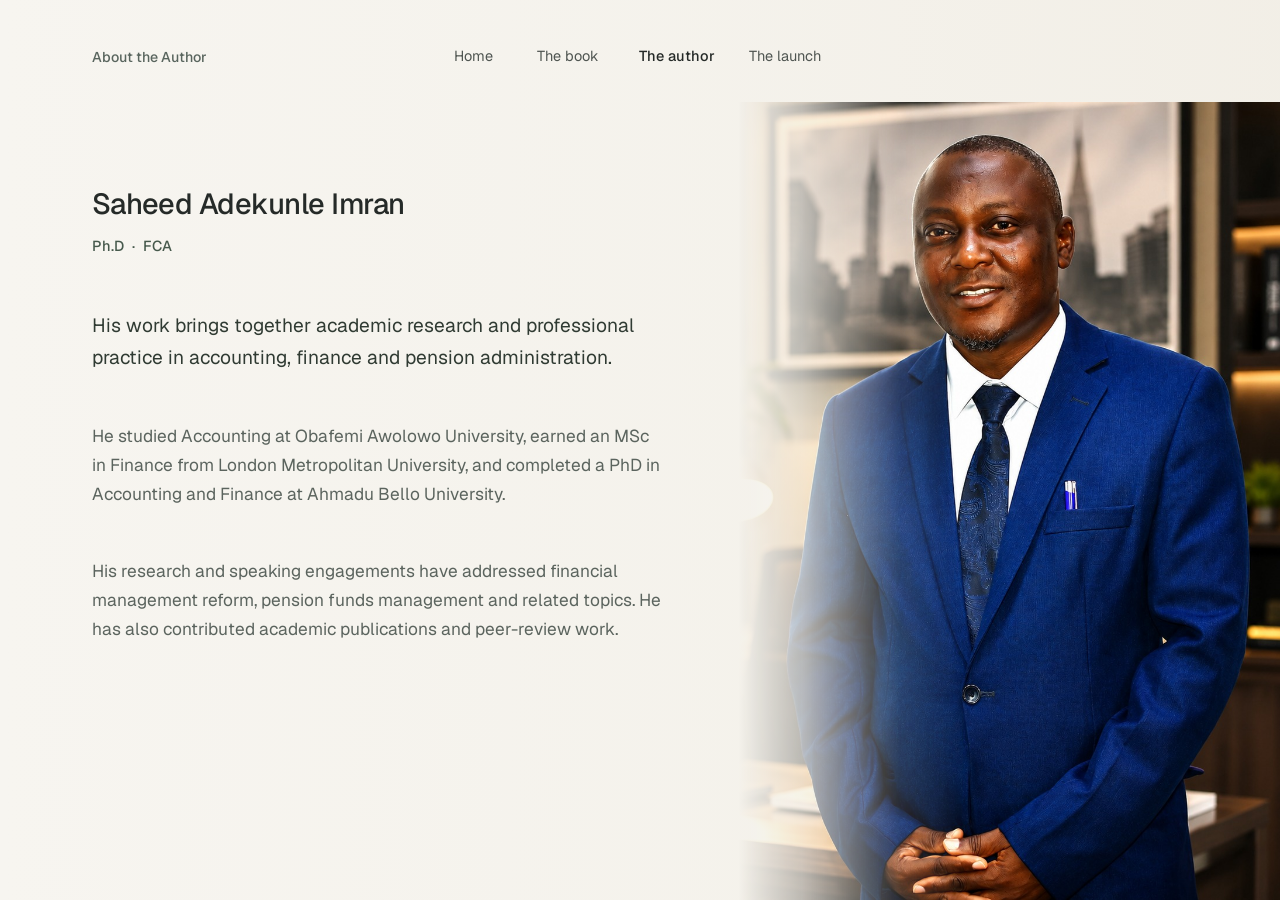
==== author.html @ 0a830f27 "Prepare static pension book site for staging" ====
<!doctype html>
<html lang="en-NG">
<head>
  <meta charset="utf-8">
  <meta name="viewport" content="width=device-width, initial-scale=1">
  <meta name="description" content="Meet Saheed Adekunle Imran, Ph.D, FCA, author of Pillars of the Pension System in Nigeria.">
  <meta name="theme-color" content="#f7f5f0">
  <title>The Author — Saheed Adekunle Imran</title>
  <link rel="preload" href="assets/fonts/geist-latin.woff2" as="font" type="font/woff2" crossorigin>
  <link rel="stylesheet" href="styles.css">
  <script src="navigation.js" defer></script>
</head>
<body class="page-author">
  <a class="skip-link" href="#main">Skip to content</a>
  <div class="site-shell">
    <div class="atmosphere editorial-atmosphere" aria-hidden="true">
      <img class="scene" src="assets/images/interior.webp" alt="" width="1536" height="1024" fetchpriority="high">
      <div class="scene-wash"></div>
    </div>
    <div class="navigation-layer">
    <header class="site-header" id="site-header">
      <p class="page-locator">About the Author</p>
      <button class="menu-toggle" type="button" aria-label="Open navigation" aria-expanded="false" aria-controls="primary-navigation" hidden>
        <span class="hamburger" aria-hidden="true"><span></span><span></span><span></span></span>
        <span class="close-icon" aria-hidden="true">&times;</span>
      </button>
      <nav class="primary-navigation" id="primary-navigation" aria-label="Main navigation">
        <a href="./">Home</a>
        <a href="book.html">The book</a>
        <a href="author.html" aria-current="page">The author</a>
        <a href="launch.html">The launch</a>
      </nav>
    </header>
    </div>
    <div class="menu-scrim" hidden aria-hidden="true"></div>
    <main class="editorial-main author-main" id="main" tabindex="-1">
      <div class="page-identity">
        <h1 class="page-title">Saheed Adekunle Imran</h1>
        <p class="author-credentials">Ph.D &nbsp;·&nbsp; FCA</p>
      </div>
      <figure class="portrait">
        <img src="assets/images/author-portrait.webp" width="1153" height="1364" alt="Saheed Adekunle Imran in a blue suit." fetchpriority="high">
        <span class="portrait-left-wash" aria-hidden="true"></span>
      </figure>
      <div class="reading-content">
        <p class="reading-lead">His work brings together academic research and professional practice in accounting, finance and pension administration.</p>
        <p>He studied Accounting at Obafemi Awolowo University, earned an MSc in Finance from London Metropolitan University, and completed a PhD in Accounting and Finance at Ahmadu Bello University.</p>
        <p>His research and speaking engagements have addressed financial management reform, pension funds management and related topics. He has also contributed academic publications and peer-review work.</p>
      </div>
    </main>
  </div>
</body>
</html>
---- styles.css ----
@font-face {
  font-family: Geist;
  src: url("assets/fonts/geist-latin.woff2") format("woff2");
  font-weight: 400 500;
  font-style: normal;
  font-display: swap;
}
:root {
  color-scheme: light;
  --ivory: #f7f5f0;
  --ink: #252a28;
  --green: #46594c;
  --focus-ring: #29372e;
  --muted: #5b645e;
  --gutter: 24px;
  font-family: Geist, Arial, sans-serif;
  font-synthesis: none;
  color: var(--ink);
  background: var(--ivory);
}
* { box-sizing: border-box; }
body, p, h1, figure { margin: 0; }
button, a { -webkit-tap-highlight-color: transparent; }
button { font: inherit; }
button, a { touch-action: manipulation; }
a { color: inherit; text-decoration: none; }
button { cursor: pointer; }
[hidden] { display: none !important; }
:focus-visible { outline: 2px solid var(--focus-ring); outline-offset: 4px; box-shadow: 0 0 0 4px var(--ivory); }
main:focus { outline: none; }
.visually-hidden {
  position: absolute; width: 1px; height: 1px; padding: 0; margin: -1px;
  overflow: hidden; clip-path: inset(50%); white-space: nowrap; border: 0;
}
.skip-link {
  position: fixed; top: 12px; left: 12px; z-index: 100;
  padding: 12px 18px; background: var(--ivory); color: var(--green);
  transform: translateY(-160%);
}
.skip-link:focus { transform: translateY(0); }
.site-shell { position: relative; isolation: isolate; min-height: 100svh; overflow: clip; }
.atmosphere { position: absolute; inset: 0; z-index: -1; overflow: hidden; pointer-events: none; }
.scene { position: absolute; object-fit: cover; }
.scene-wash { position: absolute; pointer-events: none; }
.home-atmosphere .scene { width: 100%; height: 900px; left: 0; top: 0; }
.home-atmosphere .scene-wash {
  width: 74.3056%; height: 900px; opacity: .71;
  background: linear-gradient(90deg, rgb(247 245 240 / .7), rgb(247 245 240 / .56) 46%, rgb(247 245 240 / .14) 77%, transparent);
}
.site-header { position: absolute; inset: 29px 0 auto; height: 54px; z-index: 20; }
.page-locator {
  position: absolute; left: 7.1528%; top: 18px;
  font-size: 14.2px; font-weight: 500; line-height: 20px; color: #59655e;
}
.page-home .page-locator { display: none; }
.primary-navigation {
  display: flex; align-items: center; gap: 34px;
  position: absolute; width: 372px; height: 54px; left: calc(50% - 186px); top: 0;
  font-size: 14.5px; line-height: 18.125px; color: #4f5551;
}
.primary-navigation a { display: flex; align-items: center; min-height: 44px; flex-shrink: 0; transition: color 140ms ease; }
.primary-navigation a:nth-child(1) { width: 49px; }
.primary-navigation a:nth-child(2) { width: 68px; }
.primary-navigation a:nth-child(3) { width: 76px; }
.primary-navigation a:nth-child(4) { width: 77px; }
.primary-navigation a[aria-current] { font-weight: 500; color: #252a28; }
.primary-navigation a:active { color: #273e2e; }
.menu-toggle { display: none; }
.home-main {
  position: relative; min-height: max(818px, 100svh);
  display: grid; grid-template-columns: minmax(0, 510px) 1fr;
  align-content: start; padding: 238px 7.0833% 36px;
}
.home-introduction { grid-column: 1; color: #2d3931; font-size: 23px; line-height: 34px; letter-spacing: -.15px; }
.home-description { grid-column: 1; margin-top: 24px; color: #626961; font-size: 17.5px; line-height: 28px; letter-spacing: -.15px; }
.book-action { grid-column: 1; margin-top: 34px; position: relative; }
.get-book {
  display: flex; align-items: center; justify-content: center;
  border: 0; border-radius: 6px; width: 174px; min-height: 53px;
  background: var(--green); color: #fff; font-size: 15.5px; font-weight: 500; line-height: 21px; letter-spacing: -.15px;
  transition: background-color 140ms ease;
}
.get-book:active { background: #29392f; }
.get-book:focus-visible { outline: 3px solid var(--focus-ring); }
.acquisition-status { position: absolute; top: calc(100% + 10px); left: 0; max-width: 100%; font-size: 14px; line-height: 22px; color: #3d4942; }
.book-display {
  position: absolute; left: 62.2222%; width: 25.1389%; isolation: isolate;
  /* The photo is cropped to 900px high. Track its stone surface as the crop changes. */
  top: calc(max(655px, calc(450px + 15.17vw)) - 36.1806vw);
}
.book-surface { display: none; }
.book-cover { width: 100%; height: auto; display: block; aspect-ratio: 362 / 521; object-fit: cover; }
.book-backing { position: absolute; z-index: -1; left: -4px; top: -3px; width: calc(100% + 6px); height: calc(100% + 4px); border-radius: 2px; background: #141c29; }
.book-pages { position: absolute; z-index: -2; left: 100%; top: 4px; width: 18px; height: calc(100% - 4px); border-radius: 2px; background: linear-gradient(90deg, #ebe0c7, #faf5e5 50%, #c4baa8); }
.book-pages::after { content: ""; position: absolute; left: 1px; top: 0; height: calc(100% - 2px); width: 2px; background: rgb(255 250 229 / .73); }
.book-shadow { position: absolute; z-index: -3; left: -9px; top: -2px; width: calc(100% + 20px); height: calc(100% + 5px); background: #1a1c1f; opacity: .17; filter: blur(6px); border-radius: 3px; }
.book-contact-shadow { position: absolute; z-index: -4; left: -35px; bottom: -32px; }
.launch-announcement { grid-column: 1; width: 526px; border-top: 1px solid rgb(184 184 173 / .54); margin-top: 207px; padding: 32px 0 0 19px; position: relative; }
.launch-announcement::before { content: ""; position: absolute; left: 0; top: 33px; width: 2px; height: 40px; background: var(--green); }
.announcement-label { font-size: 12.5px; font-weight: 500; line-height: 17px; color: #657168; letter-spacing: -.15px; }
.announcement-date { margin-top: 4px; font-size: 16px; font-weight: 500; line-height: 22px; color: #29372e; letter-spacing: -.15px; }
.announcement-city { display: none; }
@media (hover: hover) {
  .primary-navigation a:hover { color: #3a5b46; }
  .get-book:hover { background: #364a3b; }
  .menu-toggle:hover { background: rgb(70 89 76 / .07); }
}
@media (max-width: 1099px) {
  .site-header { inset: 19px var(--gutter) auto; height: 46px; }
  .page-locator, .page-home .page-locator { display: block; position: static; font-size: 14.5px; line-height: 21px; color: #3c4740; }
  .site-header { display: flex; align-items: center; justify-content: space-between; }
  .menu-toggle { position: relative; display: block; width: 44px; height: 44px; padding: 0; border: 0; background: transparent; color: #314035; flex-shrink: 0; border-radius: 3px; }
  .hamburger span { position: absolute; left: 12px; width: 20px; height: 1.8px; background: #344239; }
  .hamburger span:nth-child(1) { top: 14px; }
  .hamburger span:nth-child(2) { top: 21px; }
  .hamburger span:nth-child(3) { top: 28px; }
  .close-icon { display: none; font-size: 38px; line-height: 44px; font-weight: 400; }
  .menu-toggle:active { background: rgb(70 89 76 / .12); }
  .js .primary-navigation { display: none; }
  .nav-open .primary-navigation { display: flex; }
  .primary-navigation {
    position: absolute; top: 87px; left: 0; width: 100%; height: auto;
    flex-direction: column; gap: 8px; align-items: stretch; color: #4e5a50;
    padding-bottom: 32px; border-bottom: 1px solid rgb(203 211 201 / .57);
    font-size: 19px; line-height: 29px;
    max-height: calc(100dvh - 106px); overflow-y: auto;
  }
  .primary-navigation a:nth-child(n) { width: 100%; height: 62px; padding-left: 19px; position: relative; }
  .primary-navigation a:focus-visible { outline-offset: -4px; box-shadow: inset 0 0 0 4px var(--ivory); }
  .primary-navigation a[aria-current] { color: #26382b; }
  .primary-navigation a[aria-current]::before { content: ""; position: absolute; width: 2px; height: 18px; left: 0; top: 22px; background: #516b56; }
  .nav-open .site-header { position: fixed; }
  .nav-open .site-header::before {
    content: ""; position: absolute; z-index: -1; top: -19px; left: calc(-1 * var(--gutter));
    width: calc(100% + 2 * var(--gutter)); height: min(448px, 100dvh);
    background: var(--ivory); box-shadow: 0 12px 22px rgb(39 52 42 / .13);
  }
  .nav-open .site-header::after { content: ""; position: absolute; top: 65px; left: 0; width: 100%; height: 1px; background: rgb(214 219 210 / .86); }
  .nav-open .hamburger { display: none; }
  .nav-open .close-icon { display: block; }
  .menu-scrim { position: fixed; inset: 0; z-index: 10; background: rgb(247 245 240 / .76); }
  body.nav-open { overflow: hidden; }
  html:not(.js) .site-header { position: relative; margin: 19px var(--gutter) 0; inset: auto; height: 400px; }
  .home-main { display: flex; flex-direction: column; min-height: 100svh; padding: 129px var(--gutter) 72px; }
  .home-introduction { order: 0; color: #303b34; font-size: 23.6px; line-height: 32.5px; letter-spacing: 0; }
  .book-display { order: 1; position: relative; top: auto; left: auto; width: clamp(226px, calc(62.8571vw + 24.857px), 340px); margin: 88px auto 0; z-index: 0; }
  /* Anchor the original stone photograph to the book's base so they cannot drift apart. */
  .book-surface { display: block; position: absolute; inset: 0; z-index: -5; pointer-events: none; }
  .stone-scene { position: absolute; width: 1000px; height: 690px; max-width: none; object-fit: cover; left: -507px; bottom: -175px; opacity: .82; mask-image: linear-gradient(180deg, transparent, #000 14%); }
  .stone-wash, .stone-fade { position: absolute; width: 100vw; left: calc(50% - 50vw); }
  .stone-wash { top: -332px; height: 487px; background: linear-gradient(180deg, var(--ivory), rgb(247 245 240 / .99) 29%, rgb(247 245 240 / .85) 56%, rgb(247 245 240 / .47) 78%, transparent); }
  .stone-fade { top: calc(100% - 8px); height: 270px; background: linear-gradient(180deg, transparent, transparent 16%, rgb(247 245 240 / .66) 40%, var(--ivory) 57%, var(--ivory)); }
  .book-display::after { content: ""; position: absolute; z-index: -2; left: -2px; bottom: -7px; width: calc(100% + 7px); height: 12px; border-radius: 50%; background: rgb(40 37 28 / .24); filter: blur(6px); }
  .home-introduction, .home-description, .book-action, .launch-announcement { position: relative; z-index: 1; }
  .home-atmosphere { display: none; }
  .book-cover { aspect-ratio: 270 / 389; }
  .book-contact-shadow, .book-backing { display: none; }
  .book-shadow { top: 3px; left: -2px; width: calc(100% + 10px); height: calc(100% + 6px); opacity: 1; filter: none; border-radius: 0; background: rgb(42 48 43 / .22); box-shadow: 8px 12px 21px rgb(36 42 37 / .23); }
  .book-pages { top: 9px; left: calc(100% - 4px); height: calc(100% - 3px); width: 9px; border-radius: 0; background: linear-gradient(90deg, #f4f0e8, #aeb4af); }
  .book-pages::after { display: none; }
  .book-action { order: 2; margin-top: 72px; }
  .get-book { width: 100%; min-height: 54px; border-radius: 4px; line-height: 22px; letter-spacing: 0; }
  .home-description { order: 3; margin-top: 40px; color: #4f5a51; font-size: 17px; line-height: 27px; letter-spacing: 0; }
  .launch-announcement { order: 4; width: 100%; margin-top: 48px; padding: 28px 0 0; border-color: rgb(201 208 198 / .65); }
  .launch-announcement::before { display: none; }
  .announcement-label { font-size: 11.8px; line-height: 18px; color: #657468; letter-spacing: 0; }
  .announcement-date { font-size: 16.2px; line-height: 25px; color: #303d33; margin-top: 6px; letter-spacing: 0; }
  .announcement-city { display: inline; }
}
@media (max-width: 374px) {
  :root { --gutter: 20px; }
  .home-main { padding-bottom: 64px; }
  .home-introduction { font-size: 22.5px; }
  .book-display { margin-top: 64px; }
  .stone-wash { top: -339px; }
  .book-action { margin-top: 64px; }
}
@media (min-width: 600px) and (max-width: 1099px) {
  :root { --gutter: 44px; }
  .site-header { top: 25px; }
  .nav-open .site-header::before { top: -25px; height: 85px; box-shadow: none; }
  .nav-open .site-header::after { display: none; }
  .primary-navigation { width: 380px; max-width: 100%; top: 60px; left: auto; right: 0; background: var(--ivory); padding: 15px 24px 26px; border: 0; box-shadow: 0 12px 22px rgb(39 52 42 / .13); max-height: calc(100dvh - 85px); }
  .menu-scrim { top: 85px; }
  .home-main { min-height: 100svh; display: grid; grid-template-columns: 350px 1fr; padding: 164px 7.5521% 72px; }
  .home-introduction { grid-column: 1; font-size: 26.5px; line-height: 39px; }
  .book-display { position: absolute; left: 60.2865%; top: 265px; width: 32.9427%; margin: 0; }
  .stone-wash { left: -60.2865vw; top: -265px; height: calc(100% + 440px); background: linear-gradient(90deg, var(--ivory), rgb(247 245 240 / .99) 40%, rgb(247 245 240 / .88) 64%, rgb(247 245 240 / .42) 85%, rgb(247 245 240 / .05)); }
  .stone-fade { left: -60.2865vw; top: calc(100% - 5px); height: 245px; }
  .book-cover { aspect-ratio: 253 / 365; }
  .book-shadow { width: calc(100% + 10px); height: calc(100% + 8px); left: -3px; }
  .book-pages { width: 8px; top: 8px; height: calc(100% - 7px); }
  .book-action { margin-top: 72px; width: 320px; }
  .home-description { margin-top: 40px; font-size: 17.5px; line-height: 29px; }
  .launch-announcement { width: 353px; margin-top: 40px; padding-top: 27px; }
}
@media (min-width: 600px) and (max-width: 719px) {
  .home-main { grid-template-columns: minmax(0, 1fr) minmax(0, .72fr); gap: 0 32px; padding-left: 36px; padding-right: 36px; }
  .home-introduction { font-size: 24px; line-height: 35px; }
  .home-description, .launch-announcement, .book-action { width: 100%; }
  .book-display { width: 31%; left: 63%; }
  .stone-wash, .stone-fade { left: -63vw; }
}
/* Reading pages use real content flow; only photographic staging is layered. */
.editorial-atmosphere .scene { width: 120.48%; height: 1136.12px; left: -15.66%; top: -11.37px; object-fit: fill; }
.editorial-atmosphere .scene-wash { inset: 0; background: linear-gradient(90deg, rgb(248 246 240 / .99), rgb(248 246 240 / .97) 42%, rgb(248 246 240 / .87) 58%, rgb(248 246 240 / .54) 73%, rgb(248 246 240 / .08) 90%, rgb(248 246 240 / .02)); }
.editorial-main { min-height: max(818px, 100svh); position: relative; padding: 189px 7.1528% 80px; }
.page-title { font-weight: 500; font-size: 24px; line-height: 32px; letter-spacing: -.4px; }
.book-main .page-identity { max-width: 737px; }
.author-credit { display: flex; gap: 5px; margin-top: 14px; color: #687267; font-size: 14.8px; line-height: 22px; }
.author-name { color: var(--green); font-weight: 500; letter-spacing: -.12px; }
.reading-content { width: 686px; max-width: 100%; margin-top: 47px; color: var(--muted); font-size: 17px; line-height: 28px; letter-spacing: -.07px; }
.reading-content p + p { margin-top: 41px; }
.reading-content p:last-child { margin-top: 42px; }
.reading-lead { color: #303b33; font-size: 18.5px; line-height: 30px; letter-spacing: -.17px; }
.page-author .editorial-atmosphere .scene { display: none; }
.page-author .editorial-atmosphere .scene-wash { background: linear-gradient(90deg, rgb(247 245 240 / .76), rgb(242 239 231 / .44) 52%, rgb(234 228 215 / .38)); }
.author-main { padding-top: 185px; padding-bottom: 70px; }
.author-main .page-title { font-size: 29px; line-height: 39px; letter-spacing: -.52px; }
.author-credentials { color: var(--green); font-size: 14.5px; font-weight: 500; line-height: 22px; margin-top: 11px; }
.author-main .reading-content { width: min(646px, 52.35%); margin-top: 53px; font-size: 17.3px; line-height: 29px; letter-spacing: 0; }
.author-main .reading-lead { font-size: 19.2px; line-height: 32px; letter-spacing: 0; }
.author-main .reading-content p + p { margin-top: 48px; }
.author-main .reading-content p:last-child { margin-top: 48px; }
.portrait { position: absolute; top: 102px; right: 0; width: 42.3611%; height: calc(100% - 102px); min-height: 716px; z-index: -1; }
.portrait img { display: block; width: 100%; height: 100%; object-fit: cover; mask-image: linear-gradient(90deg, transparent, rgb(0 0 0 / .25) 12%, rgb(0 0 0 / .84) 30%, #000 42%); }
.portrait-left-wash { display: none; }
.launch-main { min-height: max(818px, 100svh); position: relative; padding: 223px 7.1528% 90px; }
.event-introduction { width: min(650px, 45.1389vw); max-width: 100%; color: #3d4942; font-size: 20px; line-height: 33px; letter-spacing: -.1px; }
.event-date { display: flex; flex-direction: column; position: absolute; top: 208px; left: 64.0972%; font-weight: 500; color: #4c5e50; }
.event-weekday { font-size: 15px; line-height: 23px; letter-spacing: 2.1px; }
.event-day { font-size: 144px; line-height: 150px; letter-spacing: -8px; margin: 10px 0 0 -19px; color: #334137; }
.event-month { font-size: 21.4px; line-height: 31px; letter-spacing: .85px; margin-top: 14px; }
.event-details { margin: 74px 0 0; border-top: 1px solid rgb(207 209 200 / .72); padding-top: 30px; width: min(628px, 43.6111vw); max-width: 100%; display: grid; grid-template-columns: repeat(2, minmax(0, 1fr)); gap: 62px 50px; }
.event-details dt { color: #667268; font-size: 12.2px; line-height: 18px; font-weight: 500; letter-spacing: .85px; }
.event-details dd { margin: 12px 0 0; color: #66716b; font-size: 17.1px; line-height: 26px; letter-spacing: -.12px; }
.event-details .confirmed { color: #28342d; font-weight: 500; }
@media (max-width: 1099px) {
  .editorial-atmosphere .scene { width: 1734.91px; height: 1136.12px; left: calc(50% - 1378.5px); top: -11.37px; opacity: .88; }
  .editorial-atmosphere .scene-wash { background: linear-gradient(180deg, rgb(247 245 240 / .885), rgb(247 245 240 / .86) 22%, rgb(247 245 240 / .91) 50%, rgb(247 245 240 / .96) 64%, var(--ivory) 74%, var(--ivory)); }
  .editorial-main { min-height: 100svh; padding: 155px var(--gutter) 64px; }
  .page-title { font-size: 24px; line-height: 32px; letter-spacing: 0; }
  .author-credit { gap: 6px; margin-top: 18px; }
  .author-credit > span:first-child { width: 21px; }
  .author-name { letter-spacing: 0; }
  .reading-content { width: 100%; margin-top: 56px; letter-spacing: 0; }
  .reading-content p + p, .reading-content p:last-child { margin-top: 36px; }
  .reading-lead { color: #303b34; letter-spacing: 0; }
  .page-author .editorial-atmosphere .scene { display: block; opacity: .5; }
  .page-author .editorial-atmosphere .scene-wash { background: linear-gradient(180deg, rgb(247 245 240 / .93), rgb(247 245 240 / .93) 20%, rgb(247 245 240 / .96) 45%, var(--ivory) 65%, var(--ivory)); }
  .author-main { padding-top: 153px; padding-bottom: 64px; }
  .author-main .page-title { font-size: 27px; line-height: 36px; letter-spacing: 0; }
  .author-credentials { margin-top: 10px; line-height: 23px; }
  .portrait { position: relative; z-index: 0; width: calc(100% + 2 * var(--gutter)); height: clamp(402px, calc(104.286vw + 68.286px), 540px); min-height: 0; top: auto; right: auto; margin: 64px calc(-1 * var(--gutter)) 0; }
  .portrait img { mask-image: linear-gradient(180deg, transparent, #000 11%, #000 72%, transparent); }
  .portrait-left-wash { display: block; position: absolute; top: 0; bottom: 0; left: 0; width: 18.72%; background: linear-gradient(90deg, rgb(247 245 240 / .9), rgb(247 245 240 / .4) 60%, transparent); }
  .author-main .reading-content { width: 100%; margin-top: 20px; font-size: 17.1px; line-height: 28.5px; }
  .author-main .reading-lead { color: #303b34; font-size: 19px; line-height: 31px; }
  .author-main .reading-content p + p, .author-main .reading-content p:last-child { margin-top: 36px; }
  .launch-main { display: flex; flex-direction: column; padding: 149px var(--gutter) 64px; min-height: 100svh; }
  .page-launch .editorial-atmosphere .scene { opacity: .94; }
  .page-launch .editorial-atmosphere .scene-wash { background: linear-gradient(180deg, rgb(247 245 240 / .82), rgb(247 245 240 / .7) 16%, rgb(247 245 240 / .73) 33%, rgb(247 245 240 / .9) 45%, rgb(247 245 240 / .97) 61%, var(--ivory) 74%, var(--ivory)); }
  .event-date { position: static; gap: 2px; }
  .event-weekday { letter-spacing: 0; }
  .event-day { font-size: 145px; line-height: 149px; margin: 0; letter-spacing: 0; }
  .event-month { font-size: 21px; line-height: 31px; margin: 0; letter-spacing: 0; }
  .event-introduction { margin-top: 48px; width: 100%; font-size: 19.4px; line-height: 32px; letter-spacing: 0; }
  .event-details { width: 100%; margin-top: 40px; padding-top: 32px; border-color: rgb(186 199 187 / .61); display: flex; flex-direction: column; gap: 28px; }
  .event-details > div { display: grid; grid-template-columns: 111px minmax(0, 1fr); gap: 20px; min-height: 28px; }
  .event-details dt { color: #647367; letter-spacing: 0; }
  .event-details dd { color: #657066; font-size: 16.6px; margin: 0; letter-spacing: 0; }
  .event-details .confirmed { color: #2b3c30; }
}
@media (max-width: 374px) {
  .book-main .reading-content { margin-top: 56px; }
  .author-main .page-title { font-size: 25px; }
  .portrait { margin-top: 56px; }
  .event-day { font-size: 132px; line-height: 141px; }
  .event-introduction { margin-top: 48px; }
  .event-details { margin-top: 40px; padding-top: 32px; gap: 24px; }
  .event-details > div { display: flex; flex-direction: column; gap: 7px; }
}
@media (min-width: 600px) and (max-width: 1099px) {
  .editorial-atmosphere .scene { left: calc(50% - 1299.5px); }
  .book-main { padding: 172px max(var(--gutter), calc((100% - 592px) / 2)) 72px; }
  .book-main .page-title { font-size: 29px; line-height: 41px; }
  .book-main .reading-content { max-width: 570px; margin-top: 56px; font-size: 18px; line-height: 30px; }
  .book-main .reading-lead { font-size: 19.5px; line-height: 32px; }
  .book-main .reading-content p + p, .book-main .reading-content p:last-child { margin-top: 47px; }
  .author-main { padding: 164px max(var(--gutter), calc((100% - 588px) / 2)) 72px; }
  .author-main .page-title { font-size: 29px; line-height: 39px; }
  .portrait { width: min(510px, 100%); height: 590px; margin: 56px auto 0; }
  .portrait img { mask-image: linear-gradient(180deg, transparent, #000 11%, #000 72%, transparent), linear-gradient(90deg, #000 94%, transparent); mask-composite: intersect; }
  .portrait-left-wash { width: 80px; }
  .author-main .reading-content { margin-top: 28px; font-size: 18px; line-height: 30px; }
  .author-main .reading-lead { font-size: 19.5px; line-height: 32px; }
  .author-main .reading-content p + p, .author-main .reading-content p:last-child { margin-top: 39px; }
  .launch-main { min-height: 835px; display: block; padding: 207px 9.375% 120px; }
  .event-date { position: absolute; top: 177px; left: 61.9792%; }
  .event-day { font-size: 126px; line-height: 134px; }
  .event-month { font-size: 17.5px; line-height: 27px; }
  .event-introduction { width: 57.05%; margin: 0; font-size: 21px; line-height: 34px; }
  .event-details { margin-top: 131px; padding-top: 42px; display: grid; grid-template-columns: repeat(2, minmax(0, 1fr)); gap: 69px 31px; }
  .event-details > div { display: flex; flex-direction: column; gap: 7px; }
}
@media (min-width: 600px) and (max-width: 719px) {
  .launch-main { padding-left: 36px; padding-right: 36px; }
  .event-date { left: 63%; }
  .event-day { font-size: 108px; }
  .event-month { font-size: 15px; }
}
@media (prefers-reduced-motion: reduce) {
  *, *::before, *::after { scroll-behavior: auto !important; transition: none !important; animation: none !important; }
}
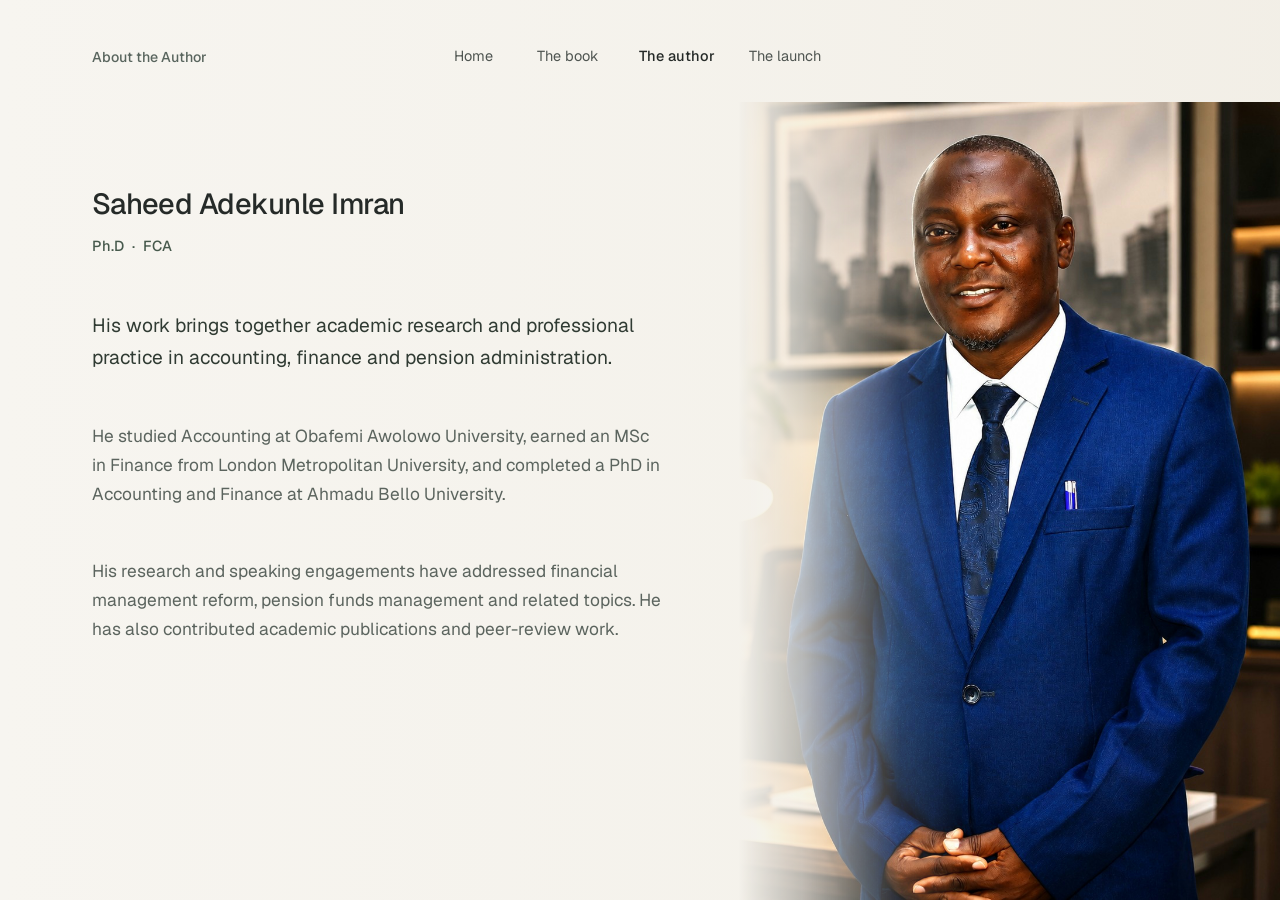
==== commit 4e131f01: "Optimize image delivery while preserving approved design" ====
--- a/author.html
+++ b/author.html
@@ -14,7 +14,12 @@
   <a class="skip-link" href="#main">Skip to content</a>
   <div class="site-shell">
     <div class="atmosphere editorial-atmosphere" aria-hidden="true">
-      <img class="scene" src="assets/images/interior.webp" alt="" width="1536" height="1024" fetchpriority="high">
+      <picture class="responsive-image">
+        <source media="(min-width: 1100px)" srcset="[data-uri]">
+        <source type="image/avif" srcset="assets/images/delivery/interior-1536.avif">
+        <source type="image/webp" srcset="assets/images/delivery/interior-1536.webp">
+        <img class="scene" src="assets/images/interior.webp" alt="" width="1536" height="1024" fetchpriority="high">
+      </picture>
       <div class="scene-wash"></div>
     </div>
     <div class="navigation-layer">
@@ -39,7 +44,11 @@
         <p class="author-credentials">Ph.D &nbsp;·&nbsp; FCA</p>
       </div>
       <figure class="portrait">
-        <img src="assets/images/author-portrait.webp" width="1153" height="1364" alt="Saheed Adekunle Imran in a blue suit." fetchpriority="high">
+        <picture class="responsive-image">
+          <source type="image/avif" srcset="assets/images/delivery/author-1153.avif">
+          <source type="image/webp" srcset="assets/images/delivery/author-1153.webp">
+          <img src="assets/images/author-portrait.webp" width="1153" height="1364" alt="Saheed Adekunle Imran in a blue suit." fetchpriority="high">
+        </picture>
         <span class="portrait-left-wash" aria-hidden="true"></span>
       </figure>
       <div class="reading-content">
--- a/styles.css
+++ b/styles.css
@@ -41,6 +41,7 @@
 .site-shell { position: relative; isolation: isolate; min-height: 100svh; overflow: clip; }
 .atmosphere { position: absolute; inset: 0; z-index: -1; overflow: hidden; pointer-events: none; }
 .scene { position: absolute; object-fit: cover; }
+.responsive-image { display: contents; }
 .scene-wash { position: absolute; pointer-events: none; }
 .home-atmosphere .scene { width: 100%; height: 900px; left: 0; top: 0; }
 .home-atmosphere .scene-wash {
